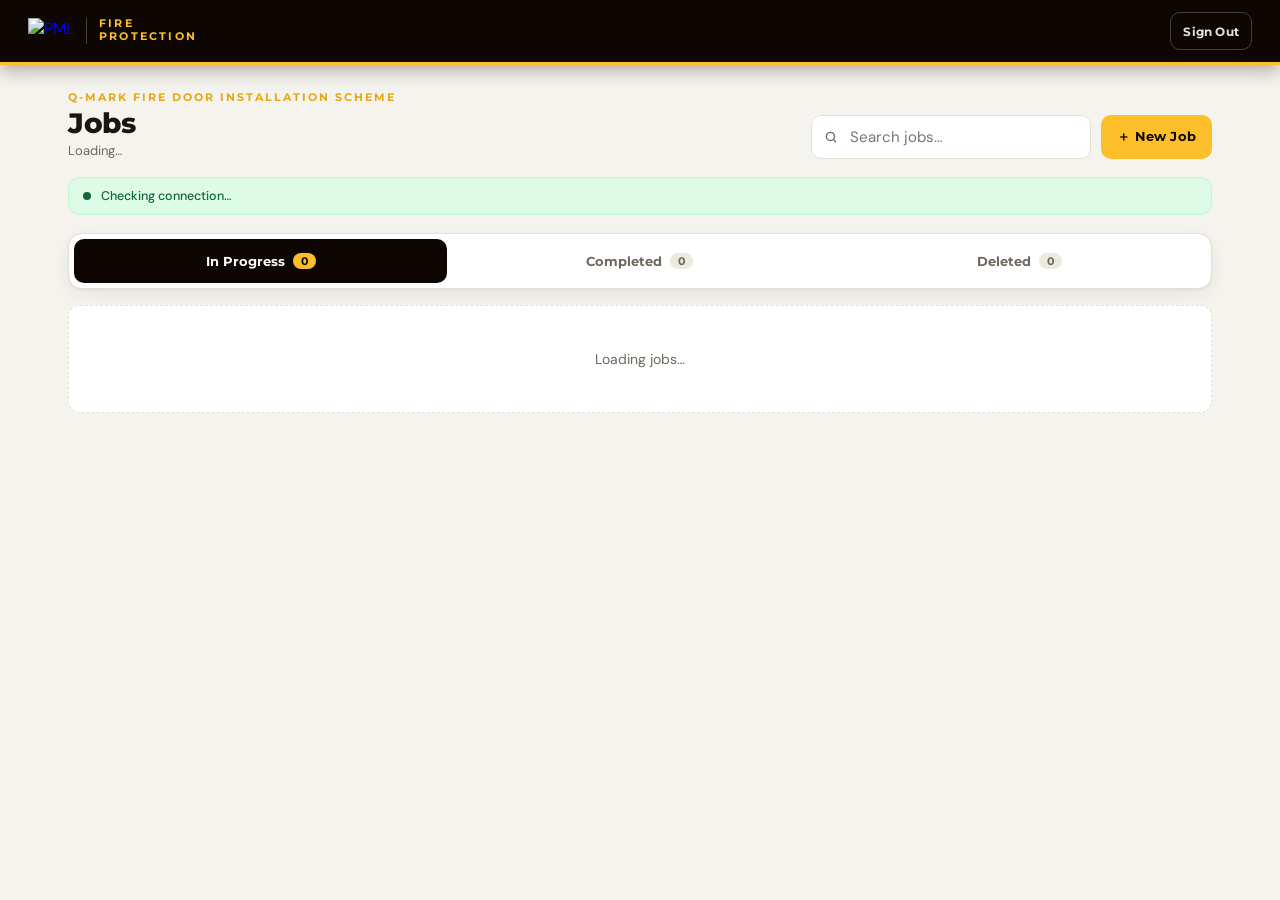
==== jobs.html @ ed3339f5 "Add files via upload" ====
<!DOCTYPE html>
<html lang="en">
<head>
<meta charset="UTF-8">
<meta name="viewport" content="width=device-width, initial-scale=1.0, viewport-fit=cover">
<meta name="apple-mobile-web-app-capable" content="yes">
<meta name="apple-mobile-web-app-status-bar-style" content="black-translucent">
<meta name="apple-mobile-web-app-title" content="PML RIA">
<meta name="mobile-web-app-capable" content="yes">
<meta name="theme-color" content="#0E0602">
<link rel="icon" href="assets/icon-180.png">
<link rel="apple-touch-icon" href="assets/icon-180.png">
<title>PML Fire Protection — Jobs</title>
<link rel="stylesheet" href="style.css">
<style>
  .page-head{display:flex;align-items:flex-end;justify-content:space-between;gap:16px;flex-wrap:wrap;margin-bottom:18px}
  .eyebrow{font-family:var(--ffh);font-size:10.5px;font-weight:700;letter-spacing:2px;text-transform:uppercase;color:var(--yellow-deep)}
  .page-head h1{font-family:var(--ffh);font-size:28px;font-weight:800;letter-spacing:-.3px;margin-top:2px}
  .page-head p{color:var(--muted);font-size:13px;margin-top:2px}
  .search{max-width:280px;width:100%;position:relative}
  .search input{padding-left:38px;font-size:15px}
  .search::before{content:'';position:absolute;left:13px;top:50%;width:14px;height:14px;transform:translateY(-50%);background:url("data:image/svg+xml,%3Csvg xmlns='http://www.w3.org/2000/svg' width='16' height='16' viewBox='0 0 24 24' fill='none' stroke='%236f675e' stroke-width='2.4' stroke-linecap='round'%3E%3Ccircle cx='11' cy='11' r='7'/%3E%3Cpath d='M20 20l-3.5-3.5'/%3E%3C/svg%3E") no-repeat center/contain;pointer-events:none}

  .tabs{display:flex;gap:6px;background:#fff;border:1px solid var(--border);border-radius:14px;padding:5px;margin-bottom:16px;box-shadow:var(--shadow);overflow-x:auto}
  .tab{flex:1;min-width:max-content;display:flex;align-items:center;justify-content:center;gap:8px;padding:10px 14px;border:none;border-radius:10px;background:transparent;font-family:var(--ffh);font-size:12.5px;font-weight:700;color:var(--muted);cursor:pointer;min-height:44px;-webkit-tap-highlight-color:transparent}
  .tab .count{background:#eee9df;color:var(--muted);border-radius:20px;padding:1px 8px;font-size:11px}
  .tab.active{background:var(--black);color:#fff}
  .tab.active .count{background:var(--yellow);color:var(--black)}

  .job-list{display:grid;grid-template-columns:repeat(auto-fill,minmax(320px,1fr));gap:14px}
  .job-item{background:#fff;border:1px solid var(--border);border-left:5px solid var(--yellow);border-radius:12px;padding:16px 18px;display:flex;flex-direction:column;gap:10px;cursor:pointer;transition:box-shadow .15s,transform .1s,border-color .15s;box-shadow:var(--shadow)}
  .job-item:hover{box-shadow:0 2px 4px rgba(14,6,2,.08),0 12px 28px rgba(14,6,2,.12);transform:translateY(-2px);border-left-color:var(--black)}
  .job-item.completed{border-left-color:#2e7d32}
  .job-item.deleted{border-left-color:#b3261e;cursor:default;background:#fcf8f7}
  .job-item.deleted:hover{transform:none;box-shadow:var(--shadow);border-left-color:#b3261e}
  .job-ref{font-family:var(--ffh);font-weight:800;font-size:15px}
  .job-ref small{font-weight:600;color:var(--muted);font-size:12px;margin-left:6px}
  .job-item .addr{font-size:13px;color:#4b433b;line-height:1.45;white-space:pre-line;display:-webkit-box;-webkit-line-clamp:3;-webkit-box-orient:vertical;overflow:hidden}
  .job-item .meta{font-size:11.5px;color:var(--muted)}
  .job-actions{display:flex;flex-wrap:wrap;gap:8px;margin-top:auto;padding-top:4px;border-top:1px solid #f0ebe1}
  .act{flex:1 1 auto;min-height:38px;padding:7px 12px;border-radius:9px;border:1.5px solid var(--border);background:#fff;font-family:var(--ffh);font-size:12px;font-weight:700;color:var(--ink);cursor:pointer;-webkit-tap-highlight-color:transparent}
  .act:hover{border-color:var(--black)}
  .act.primary{background:var(--yellow);border-color:var(--yellow);color:var(--black)}
  .act.primary:hover{background:var(--yellow-deep);border-color:var(--yellow-deep)}
  .act.danger{color:#b3261e}
  .act.danger:hover{border-color:#b3261e;background:var(--red-bg)}
  .act.solid-danger{background:#b3261e;border-color:#b3261e;color:#fff}
  .act.solid-danger:hover{background:#8f1f18}

  .new-job-form{display:none;background:#fff;border:1px solid var(--border);border-radius:var(--radius);box-shadow:var(--shadow);margin-bottom:20px;overflow:hidden}
  .new-job-form.open{display:block}
  .empty-state{grid-column:1/-1;color:var(--muted);font-size:14px;text-align:center;padding:44px 10px;background:#fff;border:1.5px dashed var(--border);border-radius:12px}
  .bin-note{background:var(--wbg);border:1px solid #fde68a;color:var(--warn);border-radius:12px;padding:10px 14px;font-size:12.5px;margin-bottom:14px}

  .modal{position:fixed;inset:0;background:rgba(14,6,2,.55);display:none;align-items:center;justify-content:center;z-index:9999;padding:16px}
  .modal.open{display:flex}
  .sheet{background:#fff;border-radius:18px;padding:22px 22px 18px;max-width:400px;width:100%;box-shadow:0 20px 60px rgba(0,0,0,.4);border-top:5px solid #b3261e}
  .sheet h3{font-family:var(--ffh);font-size:17px;font-weight:800;margin-bottom:6px}
  .sheet p{font-size:13.5px;color:#4b433b;line-height:1.5;margin-bottom:18px}
  .sheet .row{display:flex;gap:10px}
  .sheet .row .btn{flex:1}
  .btn-danger{background:#b3261e;color:#fff}
  .btn-danger:hover{background:#8f1f18}
  @media(max-width:700px){.modal{align-items:flex-end}.sheet{border-radius:18px 18px 0 0;max-width:none;padding-bottom:calc(18px + env(safe-area-inset-bottom,0px))}}
</style>
</head>
<body>

<div class="topbar">
  <div class="topbar-left">
    <a class="brand" href="jobs.html"><img src="assets/logo-light.png" alt="PML"><span class="brand-sub">Fire<br>Protection</span></a>
  </div>
  <div class="topbar-actions">
    <span id="userEmail" style="color:#a39a8f;font-size:12px"></span>
    <button class="btn btn-ghost btn-sm" id="signOutBtn">Sign Out</button>
  </div>
</div>

<div class="main">
  <div class="page-head">
    <div>
      <div class="eyebrow">Q-Mark Fire Door Installation Scheme</div>
      <h1>Jobs</h1>
      <p id="jobCount">Loading…</p>
    </div>
    <div style="display:flex;gap:10px;align-items:center;flex-wrap:wrap;flex:1;justify-content:flex-end">
      <div class="search"><input type="text" id="searchBox" placeholder="Search jobs…" autocomplete="off"></div>
      <button class="btn btn-blue" id="newJobBtn">＋ New Job</button>
    </div>
  </div>

  <div class="status-bar online" id="statusBar">
    <div class="status-dot"></div>
    <span id="statusText">Checking connection…</span>
  </div>

  <div class="new-job-form" id="newJobForm">
    <div class="card-header"><h2>New job</h2></div>
    <div class="card-body">
      <div class="form-grid">
        <div class="field">
          <label>RIA Register Reference Number <span class="req">*</span></label>
          <input type="text" id="njRiaRef" placeholder="e.g. RIA-2024-001">
        </div>
        <div class="field">
          <label>Internal Installation Project Reference</label>
          <input type="text" id="njProjRef" placeholder="e.g. PML-2024-052">
        </div>
        <div class="field full">
          <label>Client Name &amp; Site Address <span class="req">*</span></label>
          <textarea id="njSiteAddress" rows="2" placeholder="Client name, building name, street, town, postcode"></textarea>
        </div>
      </div>
      <div style="display:flex;gap:10px;margin-top:14px">
        <button class="btn btn-blue" id="createJobBtn">Create Job</button>
        <button class="btn btn-outline" id="cancelJobBtn">Cancel</button>
      </div>
    </div>
  </div>

  <div class="tabs" id="tabs">
    <button class="tab active" data-view="active">In Progress <span class="count" id="cntActive">0</span></button>
    <button class="tab" data-view="completed">Completed <span class="count" id="cntCompleted">0</span></button>
    <button class="tab" data-view="deleted">Deleted <span class="count" id="cntDeleted">0</span></button>
  </div>

  <div class="bin-note" id="binNote" style="display:none">
    Deleted jobs are kept here so you can restore them. <b>Delete forever</b> removes a job, its doors and its photos permanently.
  </div>

  <div class="job-list" id="jobList">
    <div class="empty-state">Loading jobs…</div>
  </div>
</div>

<div class="modal" id="modal">
  <div class="sheet">
    <h3 id="mTitle"></h3>
    <p id="mText"></p>
    <div class="row">
      <button class="btn btn-outline" id="mCancel">Cancel</button>
      <button class="btn btn-danger" id="mOk">Delete forever</button>
    </div>
  </div>
</div>

<div class="toast" id="toast"></div>

<script type="module">
import { auth, db } from "./firebase-init.js";
import { onAuthStateChanged, signOut } from "https://www.gstatic.com/firebasejs/10.13.2/firebase-auth.js";
import {
  collection, doc, query, orderBy, onSnapshot, addDoc, updateDoc, deleteDoc, getDocs, serverTimestamp
} from "https://www.gstatic.com/firebasejs/10.13.2/firebase-firestore.js";

const jobList = document.getElementById('jobList');
const statusBar = document.getElementById('statusBar');
const statusText = document.getElementById('statusText');
const newJobForm = document.getElementById('newJobForm');
const searchBox = document.getElementById('searchBox');

const VIEWS = {
  active:    { label: 'In Progress', empty: 'No jobs in progress — tap "＋ New Job" to create one.' },
  completed: { label: 'Completed',   empty: 'No completed jobs yet. Use "Mark complete" on a job when it is finished.' },
  deleted:   { label: 'Deleted',     empty: 'Nothing in Deleted.' },
};
let view = 'active';
const statusOf = j => j.status || 'active';

let tt;
function showToast(msg, type='success'){
  const t = document.getElementById('toast');
  t.textContent = msg; t.className = `toast ${type} show`;
  clearTimeout(tt); tt = setTimeout(()=> t.className = 'toast', 3200);
}

let fromCache = true;
let slowConnect = false;
setTimeout(()=>{ slowConnect = true; updateOnlineStatus(); if(fromCache) renderJobs(); }, 12000);

function updateOnlineStatus(){
  const online = navigator.onLine;
  let cls = 'online', msg = 'Online — jobs sync live across every device';
  if(!online){
    cls = 'offline';
    msg = 'Offline — you can still open and edit jobs; changes sync once you\'re back online';
  }else if(fromCache && slowConnect){
    cls = 'offline';
    msg = 'Can\'t reach the server — showing the copy saved on this device. Check your signal or wifi, and turn off any VPN, ad-blocker or Private Browsing.';
  }else if(fromCache){
    cls = 'offline';
    msg = 'Connecting to the server…';
  }
  statusBar.className = 'status-bar ' + cls;
  statusText.textContent = msg;
}
window.addEventListener('online', updateOnlineStatus);
window.addEventListener('offline', updateOnlineStatus);
updateOnlineStatus();

document.getElementById('signOutBtn').addEventListener('click', ()=> signOut(auth));

onAuthStateChanged(auth, user=>{
  if(!user){ window.location.href = 'index.html'; return; }
  document.getElementById('userEmail').textContent = user.email;
});

document.getElementById('newJobBtn').addEventListener('click', ()=>{
  newJobForm.classList.add('open');
  document.getElementById('njRiaRef').focus();
});
document.getElementById('cancelJobBtn').addEventListener('click', ()=>{
  newJobForm.classList.remove('open');
});

document.getElementById('createJobBtn').addEventListener('click', async ()=>{
  const riaRef = document.getElementById('njRiaRef').value.trim();
  const projRef = document.getElementById('njProjRef').value.trim();
  const siteAddress = document.getElementById('njSiteAddress').value.trim();
  if(!riaRef || !siteAddress){
    showToast('RIA Reference and Site Address are required', 'error');
    return;
  }
  const btn = document.getElementById('createJobBtn');
  btn.disabled = true;
  try{
    const docRef = await addDoc(collection(db, 'jobs'), {
      riaRef, projRef, siteAddress,
      status: 'active',
      companyName: 'Planning Manager LTD (PML Fire Protection)',
      certNum: '4322',
      approvedPerson: '', approvedNum: '', sigName: '', sigDate: '',
      createdBy: auth.currentUser?.email || '',
      createdAt: serverTimestamp(),
      updatedAt: serverTimestamp(),
    });
    window.location.href = `ria.html?job=${docRef.id}`;
  }catch(err){
    showToast('Could not create job: ' + err.message, 'error');
    btn.disabled = false;
  }
});

// ─── Confirm sheet ───────────────────────────────────────────────────────────
function askConfirm(title, text, okLabel){
  return new Promise(resolve=>{
    const modal = document.getElementById('modal');
    document.getElementById('mTitle').textContent = title;
    document.getElementById('mText').textContent = text;
    const ok = document.getElementById('mOk'), cancel = document.getElementById('mCancel');
    ok.textContent = okLabel;
    const done = v=>{ modal.classList.remove('open'); ok.onclick = cancel.onclick = modal.onclick = null; resolve(v); };
    ok.onclick = ()=> done(true);
    cancel.onclick = ()=> done(false);
    modal.onclick = e=>{ if(e.target === modal) done(false); };
    modal.classList.add('open');
  });
}

// ─── Job actions ─────────────────────────────────────────────────────────────
// These don't await the server: offline, the local list updates at once and the change syncs later.
function setStatus(j, status, toast){
  const data = { status, updatedAt: serverTimestamp() };
  if(status === 'completed') data.completedAt = serverTimestamp();
  if(status === 'deleted') data.deletedAt = serverTimestamp();
  updateDoc(doc(db, 'jobs', j.id), data).catch(err=> showToast('Could not update job: ' + err.message, 'error'));
  showToast(toast);
}

async function deleteForever(j){
  const name = j.riaRef || 'this job';
  const ok = await askConfirm(
    'Delete forever?',
    `${name} and all of its doors and photos will be permanently removed for everyone. This cannot be undone.`,
    'Delete forever'
  );
  if(!ok) return;
  try{
    const doors = await getDocs(collection(db, 'jobs', j.id, 'doors'));
    const pending = [];
    for(const d of doors.docs){
      const photos = await getDocs(collection(d.ref, 'photos'));
      photos.docs.forEach(p => pending.push(deleteDoc(p.ref)));
      pending.push(deleteDoc(d.ref));
    }
    pending.push(deleteDoc(doc(db, 'jobs', j.id)));
    Promise.all(pending).catch(err=> showToast('Delete failed: ' + err.message, 'error'));
    showToast('Job deleted permanently');
  }catch(err){
    showToast('Delete failed: ' + err.message, 'error');
  }
}

// ─── Rendering ───────────────────────────────────────────────────────────────
let jobs = [];

function fmt(ts){
  return ts?.toDate ? ts.toDate().toLocaleString('en-GB', {dateStyle:'medium', timeStyle:'short'}) : 'just now';
}
function escapeHtml(s){
  const d = document.createElement('div');
  d.textContent = s;
  return d.innerHTML;
}
function mkAct(label, cls, fn){
  const b = document.createElement('button');
  b.className = 'act ' + cls; b.textContent = label;
  b.addEventListener('click', e=>{ e.stopPropagation(); fn(); });
  return b;
}

function renderJobs(){
  ['active','completed','deleted'].forEach(v=>{
    document.getElementById('cnt' + v[0].toUpperCase() + v.slice(1)).textContent = jobs.filter(j=> statusOf(j) === v).length;
  });
  document.querySelectorAll('.tab').forEach(t=> t.classList.toggle('active', t.dataset.view === view));
  document.getElementById('binNote').style.display = view === 'deleted' ? 'block' : 'none';

  const inView = jobs.filter(j=> statusOf(j) === view);
  const term = searchBox.value.trim().toLowerCase();
  const shown = term
    ? inView.filter(j => [j.riaRef, j.projRef, j.siteAddress].join(' ').toLowerCase().includes(term))
    : inView;
  document.getElementById('jobCount').textContent =
    `${inView.length} ${VIEWS[view].label.toLowerCase()}` + (term ? ` · ${shown.length} match${shown.length === 1 ? '' : 'es'}` : '');

  if(!shown.length){
    const msg = inView.length ? 'No jobs match your search.'
      : (view === 'active' && jobs.length === 0 && fromCache)
        ? (slowConnect ? 'Still can\'t reach the server, so jobs from other devices can\'t load yet.' : 'Connecting to the server…')
        : VIEWS[view].empty;
    jobList.innerHTML = `<div class="empty-state">${msg}</div>`;
    return;
  }

  jobList.innerHTML = '';
  shown.forEach(j=>{
    const row = document.createElement('div');
    row.className = 'job-item ' + view;
    const when = view === 'completed' ? 'Completed ' + fmt(j.completedAt || j.updatedAt)
               : view === 'deleted'   ? 'Deleted ' + fmt(j.deletedAt || j.updatedAt)
               : 'Updated ' + fmt(j.updatedAt);
    row.innerHTML = `
      <div class="job-ref">${escapeHtml(j.riaRef || '(no ref)')}${j.projRef ? `<small>${escapeHtml(j.projRef)}</small>` : ''}</div>
      <div class="addr">${escapeHtml(j.siteAddress || '')}</div>
      <div class="meta">${j.pending ? '⏳ Not uploaded yet — other devices can\'t see this' : when}</div>
    `;
    const actions = document.createElement('div');
    actions.className = 'job-actions';
    if(view === 'active'){
      actions.append(
        mkAct('Open', 'primary', ()=> window.location.href = `ria.html?job=${j.id}`),
        mkAct('Mark complete', '', ()=> setStatus(j, 'completed', 'Moved to Completed')),
        mkAct('Delete', 'danger', ()=> setStatus(j, 'deleted', 'Moved to Deleted'))
      );
    }else if(view === 'completed'){
      actions.append(
        mkAct('Open', 'primary', ()=> window.location.href = `ria.html?job=${j.id}`),
        mkAct('Reopen', '', ()=> setStatus(j, 'active', 'Moved back to In Progress')),
        mkAct('Delete', 'danger', ()=> setStatus(j, 'deleted', 'Moved to Deleted'))
      );
    }else{
      actions.append(
        mkAct('Restore', 'primary', ()=> setStatus(j, 'active', 'Restored to In Progress')),
        mkAct('Delete forever', 'solid-danger', ()=> deleteForever(j))
      );
    }
    row.appendChild(actions);
    if(view !== 'deleted') row.addEventListener('click', ()=> window.location.href = `ria.html?job=${j.id}`);
    jobList.appendChild(row);
  });
}

searchBox.addEventListener('input', renderJobs);
document.getElementById('tabs').addEventListener('click', e=>{
  const t = e.target.closest('.tab');
  if(!t) return;
  view = t.dataset.view;
  renderJobs();
});

const q = query(collection(db, 'jobs'), orderBy('updatedAt', 'desc'));
onSnapshot(q, { includeMetadataChanges: true }, snap=>{
  jobs = snap.docs.map(d => ({ id: d.id, pending: d.metadata.hasPendingWrites, ...d.data() }));
  fromCache = snap.metadata.fromCache;
  updateOnlineStatus();
  renderJobs();
}, err=>{
  const denied = err.code === 'permission-denied';
  jobList.innerHTML = `<div class="empty-state">${denied
    ? 'This account isn\'t allowed to read jobs. Check the Firestore rules have been published (see README).'
    : 'Could not load jobs: ' + escapeHtml(err.message)}</div>`;
  console.error(err);
});
</script>
</body>
</html>
---- style.css ----
@import url('https://fonts.googleapis.com/css2?family=DM+Sans:wght@400;500;600;700&family=DM+Mono:wght@400;500&family=Montserrat:wght@600;700;800&display=swap');
:root{
  --ff:'DM Sans','Segoe UI',Tahoma,sans-serif;
  --ffh:'Montserrat','DM Sans','Segoe UI',sans-serif;
  --ffm:'DM Mono','Courier New',monospace;
  --black:#0E0602;--black2:#1d1510;
  --yellow:#FCBF2A;--yellow-deep:#E5A80F;--yellow-soft:#FFF6DC;
  --bg:#F5F3EE;--card:#fff;
  --ink:#1c1410;--muted:#6f675e;--border:#e4dfd5;
  --red:#C0392B;--red-bg:#fee2e2;
  --green:#166534;--gbg:#dcfce7;
  --warn:#92400e;--wbg:#fef3c7;
  --radius:14px;
  --shadow:0 1px 2px rgba(14,6,2,.06),0 6px 20px rgba(14,6,2,.06);
  --safe-bottom:env(safe-area-inset-bottom,0px);
}
*{box-sizing:border-box;margin:0;padding:0}
body{font-family:var(--ff);background:var(--bg);color:var(--ink);min-height:100vh;padding-bottom:calc(60px + var(--safe-bottom));-webkit-font-smoothing:antialiased}

/* ── TOP BAR ── */
.topbar{background:var(--black);padding:12px 28px;display:flex;align-items:center;justify-content:space-between;position:sticky;top:0;z-index:100;border-bottom:3px solid var(--yellow);box-shadow:0 4px 18px rgba(14,6,2,.35);padding-top:calc(12px + env(safe-area-inset-top,0px));flex-wrap:wrap;gap:10px}
.topbar-left{display:flex;align-items:center;gap:14px;min-width:0}
.brand{display:flex;align-items:center;gap:12px;text-decoration:none}
.brand img{height:26px;width:auto;display:block}
.brand-sub{font-family:var(--ffh);font-weight:700;font-size:10.5px;letter-spacing:2.2px;text-transform:uppercase;color:var(--yellow);border-left:1px solid #4a3f36;padding-left:12px;line-height:1.2}
.topbar-title{color:#f3efe8;font-size:13px;font-weight:500;white-space:nowrap;overflow:hidden;text-overflow:ellipsis;max-width:38vw}
.topbar-title span{color:#a39a8f;font-weight:400}
.topbar-actions{display:flex;gap:8px;flex-shrink:0;align-items:center}

/* ── BUTTONS ── */
.btn{display:inline-flex;align-items:center;justify-content:center;gap:6px;padding:9px 16px;border:none;border-radius:10px;font-family:var(--ffh);font-size:12.5px;font-weight:700;letter-spacing:.2px;cursor:pointer;transition:background .15s,transform .05s,box-shadow .15s;-webkit-tap-highlight-color:transparent;min-height:44px;text-decoration:none}
.btn:active{transform:translateY(1px)}
.btn-blue{background:var(--yellow);color:var(--black)}
.btn-blue:hover{background:var(--yellow-deep)}
.btn-green{background:#fff;color:var(--black)}
.btn-green:hover{background:var(--yellow-soft)}
.btn-ghost{background:transparent;color:#e9e3d9;border:1px solid #4a3f36}
.btn-ghost:hover{background:#2a201a;color:#fff}
.btn-outline{background:#fff;color:var(--ink);border:1.5px solid var(--border)}
.btn-outline:hover{border-color:var(--black);background:#faf8f4}
.btn-sm{padding:6px 12px;font-size:12px;min-height:38px}
.btn:disabled{opacity:.5;cursor:not-allowed}

.main{max-width:1180px;margin:0 auto;padding:26px 18px}

/* ── STATUS ── */
.status-bar{border-radius:12px;padding:10px 14px;display:flex;align-items:center;gap:10px;margin-bottom:18px;font-size:12.5px;font-weight:500}
.status-bar.online{background:var(--gbg);border:1px solid #bbf7d0;color:var(--green)}
.status-bar.offline{background:var(--wbg);border:1px solid #fde68a;color:var(--warn)}
.status-dot{width:8px;height:8px;border-radius:50%;flex-shrink:0;animation:pulse 2s infinite}
.online .status-dot{background:var(--green)}
.offline .status-dot{background:var(--warn)}
@keyframes pulse{0%,100%{opacity:1}50%{opacity:.4}}

/* ── CARDS ── */
.card{background:var(--card);border:1px solid var(--border);border-radius:var(--radius);box-shadow:var(--shadow);margin-bottom:20px;overflow:hidden}
.card-header{background:var(--black);color:#fff;padding:13px 20px;display:flex;align-items:center;justify-content:space-between;flex-wrap:wrap;gap:8px;border-left:5px solid var(--yellow)}
.card-header h2{font-family:var(--ffh);font-size:12.5px;font-weight:700;letter-spacing:1px;text-transform:uppercase;display:flex;align-items:center;gap:10px;flex-wrap:wrap}
.card-header .tag{background:rgba(252,191,42,.16);color:var(--yellow);padding:3px 10px;border-radius:20px;font-size:10px;font-weight:600;letter-spacing:.6px}
.card-body{padding:20px}

/* ── FORM ── */
.form-grid{display:grid;grid-template-columns:1fr 1fr;gap:14px}
.full{grid-column:1/-1}
.field{display:flex;flex-direction:column;gap:5px}
.field label{font-family:var(--ffh);font-size:10px;font-weight:700;color:var(--muted);text-transform:uppercase;letter-spacing:.8px}
.field label .req{color:var(--red)}
input[type=text],input[type=email],input[type=password],input[type=date],select,textarea{width:100%;padding:11px 13px;border:1.5px solid var(--border);border-radius:10px;font-family:var(--ff);font-size:16px;color:var(--ink);background:#fff;outline:none;transition:border-color .15s,box-shadow .15s;appearance:none;-webkit-appearance:none}
input:focus,select:focus,textarea:focus{border-color:var(--yellow-deep);box-shadow:0 0 0 3px rgba(252,191,42,.3)}
select{background-image:url("data:image/svg+xml,%3Csvg xmlns='http://www.w3.org/2000/svg' width='12' height='8' viewBox='0 0 12 8'%3E%3Cpath d='M1 1l5 5 5-5' stroke='%236f675e' stroke-width='1.6' fill='none' stroke-linecap='round'/%3E%3C/svg%3E");background-repeat:no-repeat;background-position:right 13px center;padding-right:36px;cursor:pointer}
textarea{resize:vertical;min-height:72px;font-size:15px}
input[readonly]{background:#faf8f4;color:var(--muted)}
.field-error{font-size:12.5px;color:var(--red);margin-bottom:12px;font-weight:500}

/* ── TOAST ── */
.toast{position:fixed;bottom:calc(24px + var(--safe-bottom));right:16px;left:16px;max-width:480px;margin:0 auto;background:var(--black);color:#fff;padding:13px 18px;border-radius:12px;font-size:13px;font-weight:500;box-shadow:0 8px 32px rgba(0,0,0,.35);transform:translateY(120px);opacity:0;transition:all .3s cubic-bezier(.34,1.56,.64,1);z-index:9998;display:flex;align-items:center;gap:8px;text-align:center;justify-content:center}
.toast.show{transform:translateY(0);opacity:1}
.toast.success{border-left:4px solid #22c55e}
.toast.error{border-left:4px solid var(--red)}

@media(max-width:700px){
  .form-grid{grid-template-columns:1fr}
  .topbar{padding:10px 14px;padding-top:calc(10px + env(safe-area-inset-top,0px))}
  .brand-sub,.topbar-title{display:none}
  .main{padding:14px 12px}
  .card-body{padding:16px}
  .btn{padding:9px 12px}
}
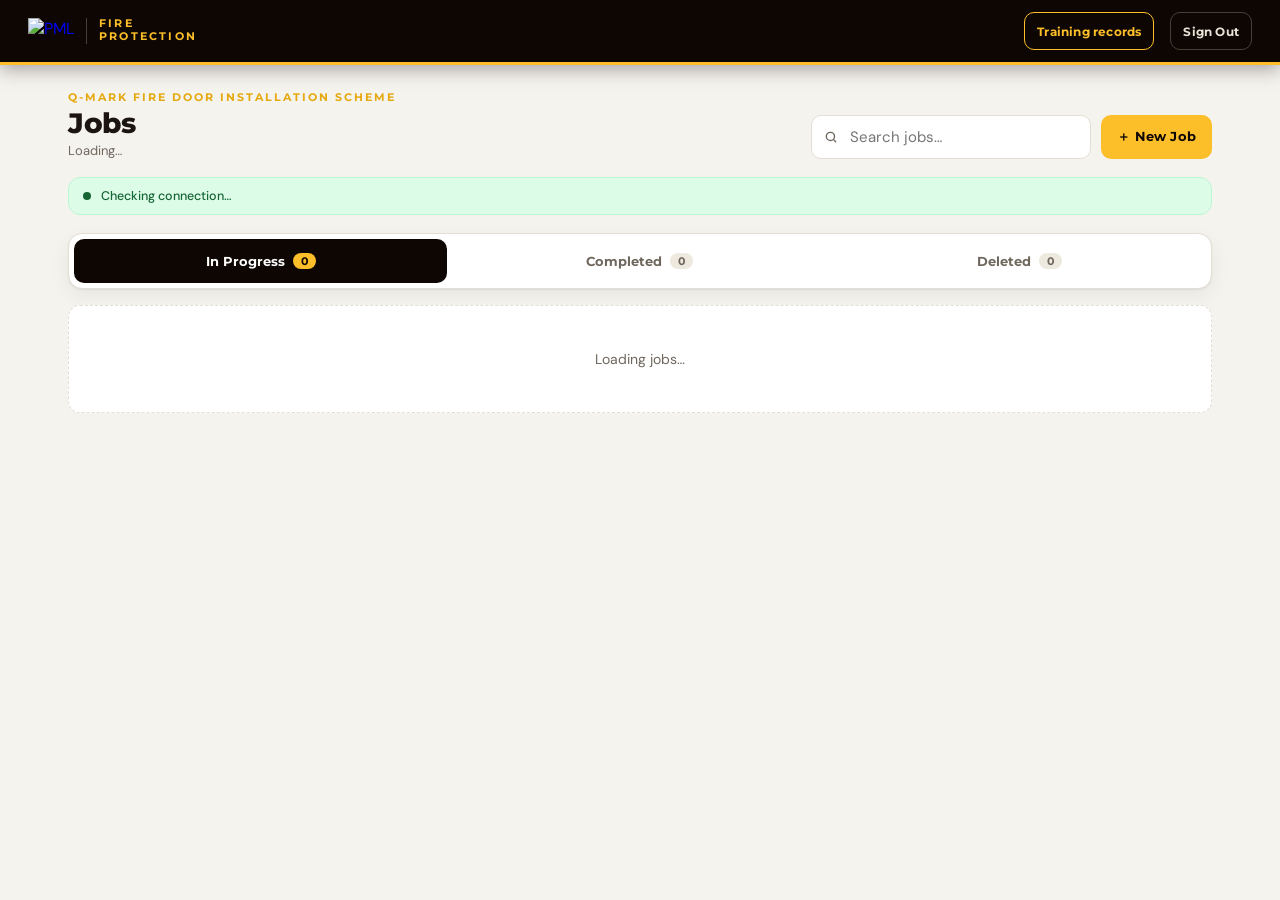
==== commit 203d1728: "Add Training records page and top bar link New training.html: Q-Mark fire door training and competen" ====
--- a/jobs.html
+++ b/jobs.html
@@ -63,6 +63,7 @@
   .btn-danger:hover{background:#8f1f18}
   @media(max-width:700px){.modal{align-items:flex-end}.sheet{border-radius:18px 18px 0 0;max-width:none;padding-bottom:calc(18px + env(safe-area-inset-bottom,0px))}}
 </style>
+<style>.nav-train{border-color:var(--yellow)!important;color:var(--yellow)!important}</style>
 </head>
 <body>
 
@@ -71,6 +72,7 @@
     <a class="brand" href="jobs.html"><img src="assets/logo-light.png" alt="PML"><span class="brand-sub">Fire<br>Protection</span></a>
   </div>
   <div class="topbar-actions">
+    <a class="btn btn-ghost btn-sm nav-train" href="training.html">Training records</a>
     <span id="userEmail" style="color:#a39a8f;font-size:12px"></span>
     <button class="btn btn-ghost btn-sm" id="signOutBtn">Sign Out</button>
   </div>
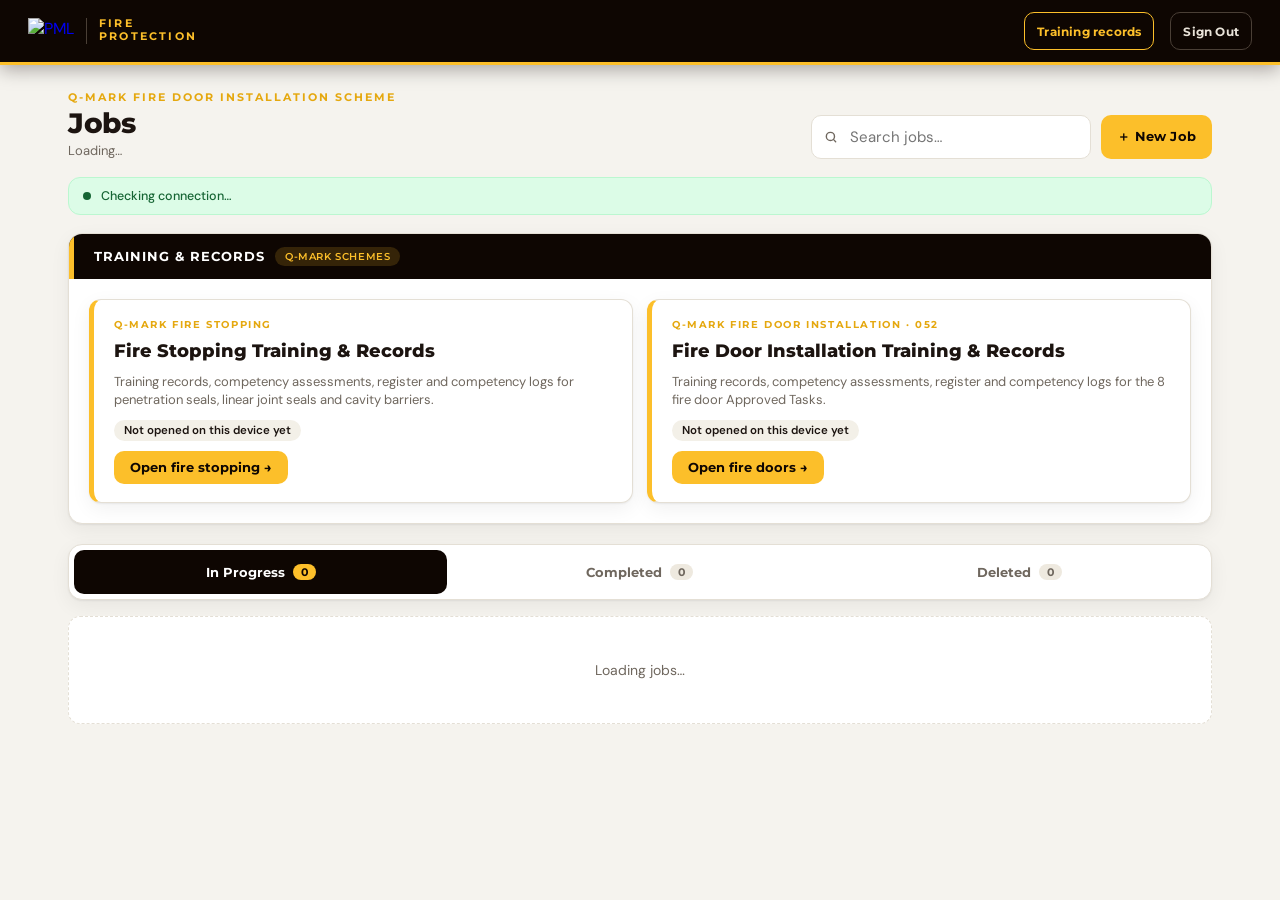
==== commit e038927e: "Training & Records on the home page, with fire stopping and fire door sections Jobs page now has a T" ====
--- a/jobs.html
+++ b/jobs.html
@@ -64,6 +64,20 @@
   @media(max-width:700px){.modal{align-items:flex-end}.sheet{border-radius:18px 18px 0 0;max-width:none;padding-bottom:calc(18px + env(safe-area-inset-bottom,0px))}}
 </style>
 <style>.nav-train{border-color:var(--yellow)!important;color:var(--yellow)!important}</style>
+<style>
+.train-grid{display:grid;grid-template-columns:1fr 1fr;gap:14px}
+@media(max-width:760px){.train-grid{grid-template-columns:1fr}}
+.train-tile{display:flex;flex-direction:column;gap:10px;text-decoration:none;color:var(--ink);background:#fff;border:1px solid var(--border);border-left:5px solid var(--yellow);border-radius:12px;padding:18px 20px;box-shadow:var(--shadow);transition:box-shadow .15s,transform .1s,border-color .15s}
+.train-tile:hover{box-shadow:0 2px 4px rgba(14,6,2,.08),0 12px 28px rgba(14,6,2,.12);transform:translateY(-2px);border-left-color:var(--black)}
+.train-tile .tt-eyebrow{font-family:var(--ffh);font-size:10px;font-weight:700;letter-spacing:1.6px;text-transform:uppercase;color:var(--yellow-deep)}
+.train-tile h3{font-family:var(--ffh);font-size:18px;font-weight:800;line-height:1.2}
+.train-tile p{font-size:13px;color:var(--muted);line-height:1.45}
+.tt-stats{display:flex;gap:8px;flex-wrap:wrap}
+.tt-stats span{background:#f3f0e8;border-radius:20px;padding:3px 10px;font-size:11.5px;font-weight:600;color:var(--ink)}
+.tt-stats span.warn{background:var(--wbg);color:var(--warn)}
+.tt-go{margin-top:auto;align-self:flex-start;background:var(--yellow);color:var(--black);font-family:var(--ffh);font-weight:700;font-size:12.5px;padding:9px 16px;border-radius:10px}
+.train-tile:hover .tt-go{background:var(--yellow-deep)}
+</style>
 </head>
 <body>
 
@@ -72,7 +86,7 @@
     <a class="brand" href="jobs.html"><img src="assets/logo-light.png" alt="PML"><span class="brand-sub">Fire<br>Protection</span></a>
   </div>
   <div class="topbar-actions">
-    <a class="btn btn-ghost btn-sm nav-train" href="training.html">Training records</a>
+    <a class="btn btn-ghost btn-sm nav-train" href="#training">Training records</a>
     <span id="userEmail" style="color:#a39a8f;font-size:12px"></span>
     <button class="btn btn-ghost btn-sm" id="signOutBtn">Sign Out</button>
   </div>
@@ -120,6 +134,28 @@
     </div>
   </div>
 
+  <div class="card" id="training">
+    <div class="card-header"><h2>Training &amp; Records <span class="tag">Q-MARK SCHEMES</span></h2></div>
+    <div class="card-body">
+      <div class="train-grid">
+        <a class="train-tile" href="training-fs.html">
+          <span class="tt-eyebrow">Q-Mark Fire Stopping</span>
+          <h3>Fire Stopping Training &amp; Records</h3>
+          <p>Training records, competency assessments, register and competency logs for penetration seals, linear joint seals and cavity barriers.</p>
+          <div class="tt-stats" id="statsFs"></div>
+          <span class="tt-go">Open fire stopping →</span>
+        </a>
+        <a class="train-tile" href="training.html">
+          <span class="tt-eyebrow">Q-Mark Fire Door Installation · 052</span>
+          <h3>Fire Door Installation Training &amp; Records</h3>
+          <p>Training records, competency assessments, register and competency logs for the 8 fire door Approved Tasks.</p>
+          <div class="tt-stats" id="statsFd"></div>
+          <span class="tt-go">Open fire doors →</span>
+        </a>
+      </div>
+    </div>
+  </div>
+
   <div class="tabs" id="tabs">
     <button class="tab active" data-view="active">In Progress <span class="count" id="cntActive">0</span></button>
     <button class="tab" data-view="completed">Completed <span class="count" id="cntCompleted">0</span></button>
@@ -148,6 +184,21 @@
 
 <div class="toast" id="toast"></div>
 
+<script>
+// Quick counts on the two training tiles (read from the training pages' saved records on this device)
+(function(){
+  const show=(key,id)=>{
+    let d=null;try{d=JSON.parse(localStorage.getItem(key)||'null')}catch(e){}
+    const el=document.getElementById(id);if(!el)return;
+    if(!d){el.innerHTML='<span>Not opened on this device yet</span>';return;}
+    const today=new Date().toISOString().slice(0,10);
+    const ops=(d.operatives||[]).filter(o=>!o.ended).length;
+    const due=(d.assessments||[]).filter(a=>a.approved==='Y'&&a.next&&a.next<today).length;
+    el.innerHTML=`<span>${ops} operative${ops===1?'':'s'}</span><span>${(d.trainings||[]).length} training records</span><span>${(d.assessments||[]).length} assessments</span>`+(due?`<span class="warn">${due} reassessment${due>1?'s':''} overdue</span>`:'');
+  };
+  show('pml-fs-training-v1','statsFs');show('pml-fdi-training-v2','statsFd');
+})();
+</script>
 <script type="module">
 import { auth, db } from "./firebase-init.js";
 import { onAuthStateChanged, signOut } from "https://www.gstatic.com/firebasejs/10.13.2/firebase-auth.js";
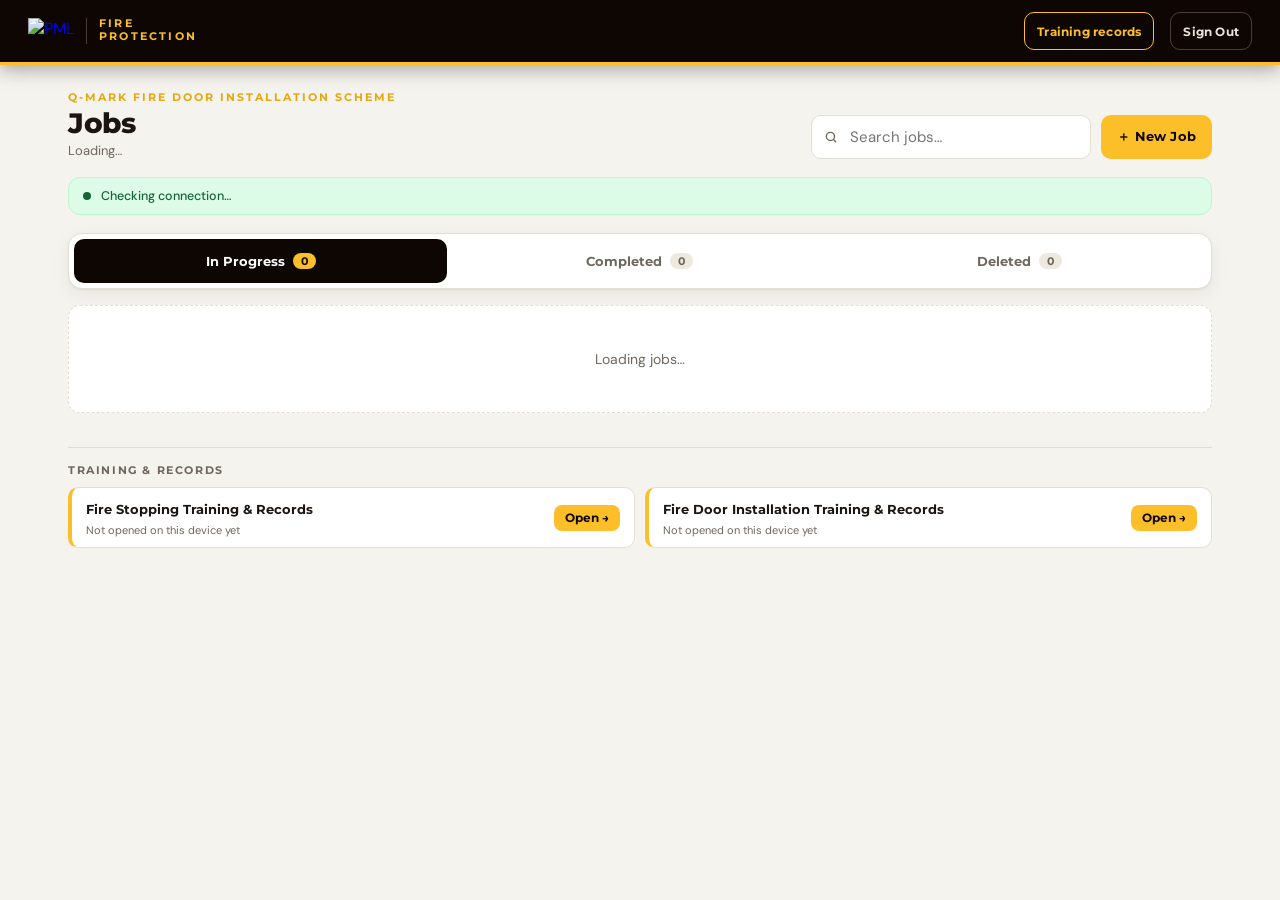
==== commit 33ab7b7e: "Move Training & Records below the jobs and make it compact Co-Authored-By: Claude Opus 5.5 <noreply@" ====
--- a/jobs.html
+++ b/jobs.html
@@ -65,17 +65,18 @@
 </style>
 <style>.nav-train{border-color:var(--yellow)!important;color:var(--yellow)!important}</style>
 <style>
-.train-grid{display:grid;grid-template-columns:1fr 1fr;gap:14px}
+.train-mini{margin-top:34px;padding-top:16px;border-top:1px solid var(--border)}
+.tm-head{font-family:var(--ffh);font-size:10.5px;font-weight:700;letter-spacing:1.6px;text-transform:uppercase;color:var(--muted);margin-bottom:10px}
+.train-grid{display:grid;grid-template-columns:1fr 1fr;gap:10px}
 @media(max-width:760px){.train-grid{grid-template-columns:1fr}}
-.train-tile{display:flex;flex-direction:column;gap:10px;text-decoration:none;color:var(--ink);background:#fff;border:1px solid var(--border);border-left:5px solid var(--yellow);border-radius:12px;padding:18px 20px;box-shadow:var(--shadow);transition:box-shadow .15s,transform .1s,border-color .15s}
-.train-tile:hover{box-shadow:0 2px 4px rgba(14,6,2,.08),0 12px 28px rgba(14,6,2,.12);transform:translateY(-2px);border-left-color:var(--black)}
-.train-tile .tt-eyebrow{font-family:var(--ffh);font-size:10px;font-weight:700;letter-spacing:1.6px;text-transform:uppercase;color:var(--yellow-deep)}
-.train-tile h3{font-family:var(--ffh);font-size:18px;font-weight:800;line-height:1.2}
-.train-tile p{font-size:13px;color:var(--muted);line-height:1.45}
-.tt-stats{display:flex;gap:8px;flex-wrap:wrap}
-.tt-stats span{background:#f3f0e8;border-radius:20px;padding:3px 10px;font-size:11.5px;font-weight:600;color:var(--ink)}
-.tt-stats span.warn{background:var(--wbg);color:var(--warn)}
-.tt-go{margin-top:auto;align-self:flex-start;background:var(--yellow);color:var(--black);font-family:var(--ffh);font-weight:700;font-size:12.5px;padding:9px 16px;border-radius:10px}
+.train-tile{display:flex;align-items:center;justify-content:space-between;gap:12px;text-decoration:none;color:var(--ink);background:#fff;border:1px solid var(--border);border-left:4px solid var(--yellow);border-radius:10px;padding:10px 14px;transition:border-color .15s,box-shadow .15s}
+.train-tile:hover{border-left-color:var(--black);box-shadow:var(--shadow)}
+.train-tile b{font-family:var(--ffh);font-size:13px;font-weight:700}
+.tt-stats{display:flex;gap:6px;flex-wrap:wrap;margin-top:4px}
+.tt-stats span{font-size:11px;color:var(--muted)}
+.tt-stats span+span::before{content:'· ';}
+.tt-stats span.warn{color:var(--warn);font-weight:600}
+.tt-go{flex:none;font-family:var(--ffh);font-weight:700;font-size:11.5px;color:var(--black);background:var(--yellow);padding:6px 11px;border-radius:8px}
 .train-tile:hover .tt-go{background:var(--yellow-deep)}
 </style>
 </head>
@@ -134,28 +135,6 @@
     </div>
   </div>
 
-  <div class="card" id="training">
-    <div class="card-header"><h2>Training &amp; Records <span class="tag">Q-MARK SCHEMES</span></h2></div>
-    <div class="card-body">
-      <div class="train-grid">
-        <a class="train-tile" href="training-fs.html">
-          <span class="tt-eyebrow">Q-Mark Fire Stopping</span>
-          <h3>Fire Stopping Training &amp; Records</h3>
-          <p>Training records, competency assessments, register and competency logs for penetration seals, linear joint seals and cavity barriers.</p>
-          <div class="tt-stats" id="statsFs"></div>
-          <span class="tt-go">Open fire stopping →</span>
-        </a>
-        <a class="train-tile" href="training.html">
-          <span class="tt-eyebrow">Q-Mark Fire Door Installation · 052</span>
-          <h3>Fire Door Installation Training &amp; Records</h3>
-          <p>Training records, competency assessments, register and competency logs for the 8 fire door Approved Tasks.</p>
-          <div class="tt-stats" id="statsFd"></div>
-          <span class="tt-go">Open fire doors →</span>
-        </a>
-      </div>
-    </div>
-  </div>
-
   <div class="tabs" id="tabs">
     <button class="tab active" data-view="active">In Progress <span class="count" id="cntActive">0</span></button>
     <button class="tab" data-view="completed">Completed <span class="count" id="cntCompleted">0</span></button>
@@ -168,6 +147,14 @@
 
   <div class="job-list" id="jobList">
     <div class="empty-state">Loading jobs…</div>
+  </div>
+
+  <div class="train-mini" id="training">
+    <div class="tm-head">Training &amp; Records</div>
+    <div class="train-grid">
+      <a class="train-tile" href="training-fs.html"><div><b>Fire Stopping Training &amp; Records</b><div class="tt-stats" id="statsFs"></div></div><span class="tt-go">Open →</span></a>
+      <a class="train-tile" href="training.html"><div><b>Fire Door Installation Training &amp; Records</b><div class="tt-stats" id="statsFd"></div></div><span class="tt-go">Open →</span></a>
+    </div>
   </div>
 </div>
 
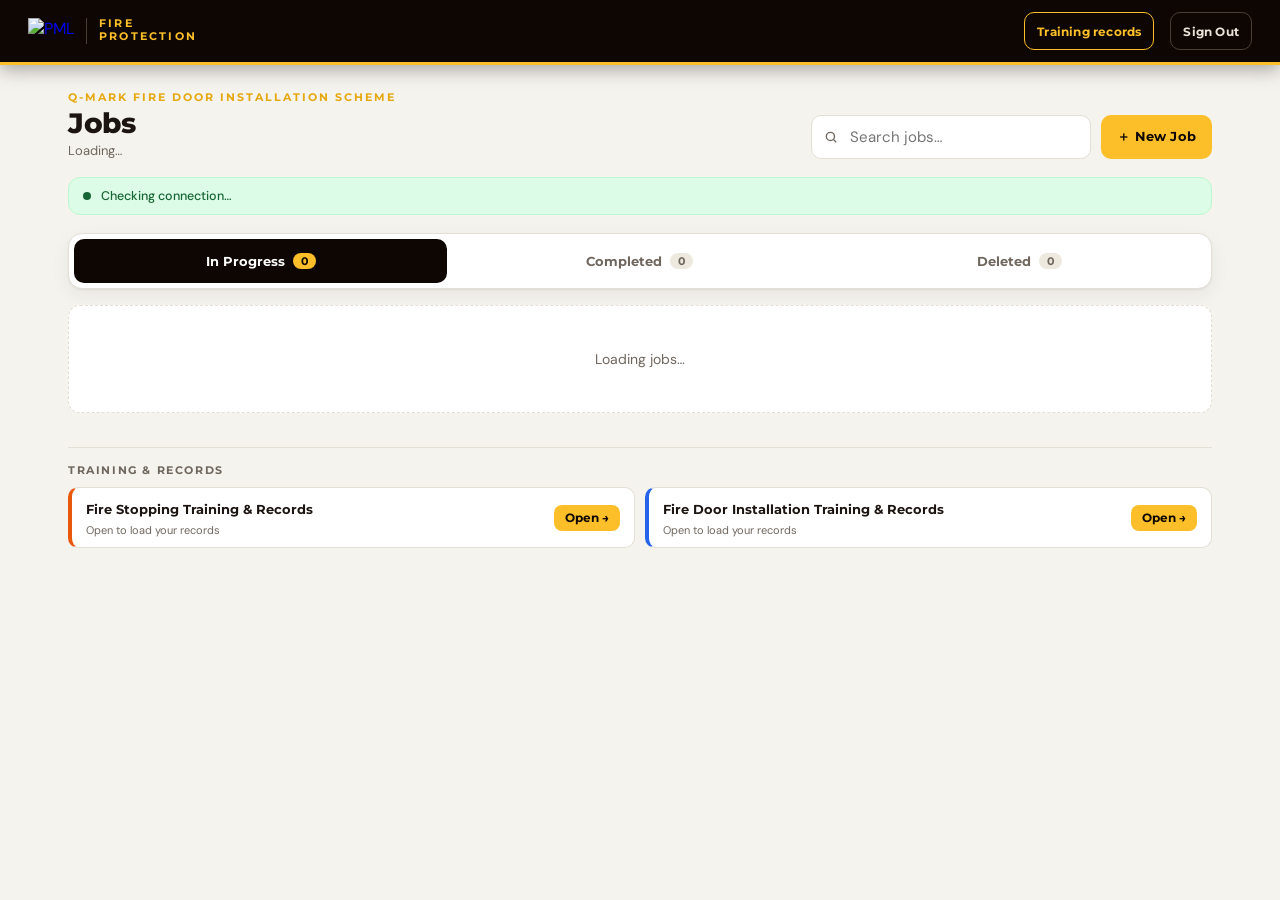
==== commit 60d8948a: "Training & Records v3: one app for fire stopping and fire doors - Single training page for both Q-Ma" ====
--- a/jobs.html
+++ b/jobs.html
@@ -69,6 +69,7 @@
 .tm-head{font-family:var(--ffh);font-size:10.5px;font-weight:700;letter-spacing:1.6px;text-transform:uppercase;color:var(--muted);margin-bottom:10px}
 .train-grid{display:grid;grid-template-columns:1fr 1fr;gap:10px}
 @media(max-width:760px){.train-grid{grid-template-columns:1fr}}
+.train-tile.fs{border-left-color:#E8590C}.train-tile.fd{border-left-color:#2563EB}
 .train-tile{display:flex;align-items:center;justify-content:space-between;gap:12px;text-decoration:none;color:var(--ink);background:#fff;border:1px solid var(--border);border-left:4px solid var(--yellow);border-radius:10px;padding:10px 14px;transition:border-color .15s,box-shadow .15s}
 .train-tile:hover{border-left-color:var(--black);box-shadow:var(--shadow)}
 .train-tile b{font-family:var(--ffh);font-size:13px;font-weight:700}
@@ -152,8 +153,8 @@
   <div class="train-mini" id="training">
     <div class="tm-head">Training &amp; Records</div>
     <div class="train-grid">
-      <a class="train-tile" href="training-fs.html"><div><b>Fire Stopping Training &amp; Records</b><div class="tt-stats" id="statsFs"></div></div><span class="tt-go">Open →</span></a>
-      <a class="train-tile" href="training.html"><div><b>Fire Door Installation Training &amp; Records</b><div class="tt-stats" id="statsFd"></div></div><span class="tt-go">Open →</span></a>
+      <a class="train-tile fs" href="training.html#fs"><div><b>Fire Stopping Training &amp; Records</b><div class="tt-stats" id="statsFs"></div></div><span class="tt-go">Open →</span></a>
+      <a class="train-tile fd" href="training.html#fd"><div><b>Fire Door Installation Training &amp; Records</b><div class="tt-stats" id="statsFd"></div></div><span class="tt-go">Open →</span></a>
     </div>
   </div>
 </div>
@@ -172,18 +173,17 @@
 <div class="toast" id="toast"></div>
 
 <script>
-// Quick counts on the two training tiles (read from the training pages' saved records on this device)
+// Quick counts on the two training tiles (from the training records saved on this device)
 (function(){
-  const show=(key,id)=>{
-    let d=null;try{d=JSON.parse(localStorage.getItem(key)||'null')}catch(e){}
+  let d=null;try{d=JSON.parse(localStorage.getItem('pml-training-v3')||'null')}catch(e){}
+  const today=new Date().toISOString().slice(0,10);
+  [['fs','statsFs'],['fd','statsFd']].forEach(([s,id])=>{
     const el=document.getElementById(id);if(!el)return;
-    if(!d){el.innerHTML='<span>Not opened on this device yet</span>';return;}
-    const today=new Date().toISOString().slice(0,10);
-    const ops=(d.operatives||[]).filter(o=>!o.ended).length;
-    const due=(d.assessments||[]).filter(a=>a.approved==='Y'&&a.next&&a.next<today).length;
-    el.innerHTML=`<span>${ops} operative${ops===1?'':'s'}</span><span>${(d.trainings||[]).length} training records</span><span>${(d.assessments||[]).length} assessments</span>`+(due?`<span class="warn">${due} reassessment${due>1?'s':''} overdue</span>`:'');
-  };
-  show('pml-fs-training-v1','statsFs');show('pml-fdi-training-v2','statsFd');
+    if(!d){el.innerHTML='<span>Open to load your records</span>';return;}
+    const ppl=(d.people||[]).filter(p=>p.schemes&&p.schemes[s]&&!p.schemes[s].ended).length;
+    const tr=(d.trainings||[]).filter(t=>t.s===s).length, as=(d.assessments||[]).filter(a=>a.s===s).length;
+    el.innerHTML=`<span>${ppl} people</span><span>${tr} training</span><span>${as} assessments</span>`;
+  });
 })();
 </script>
 <script type="module">
